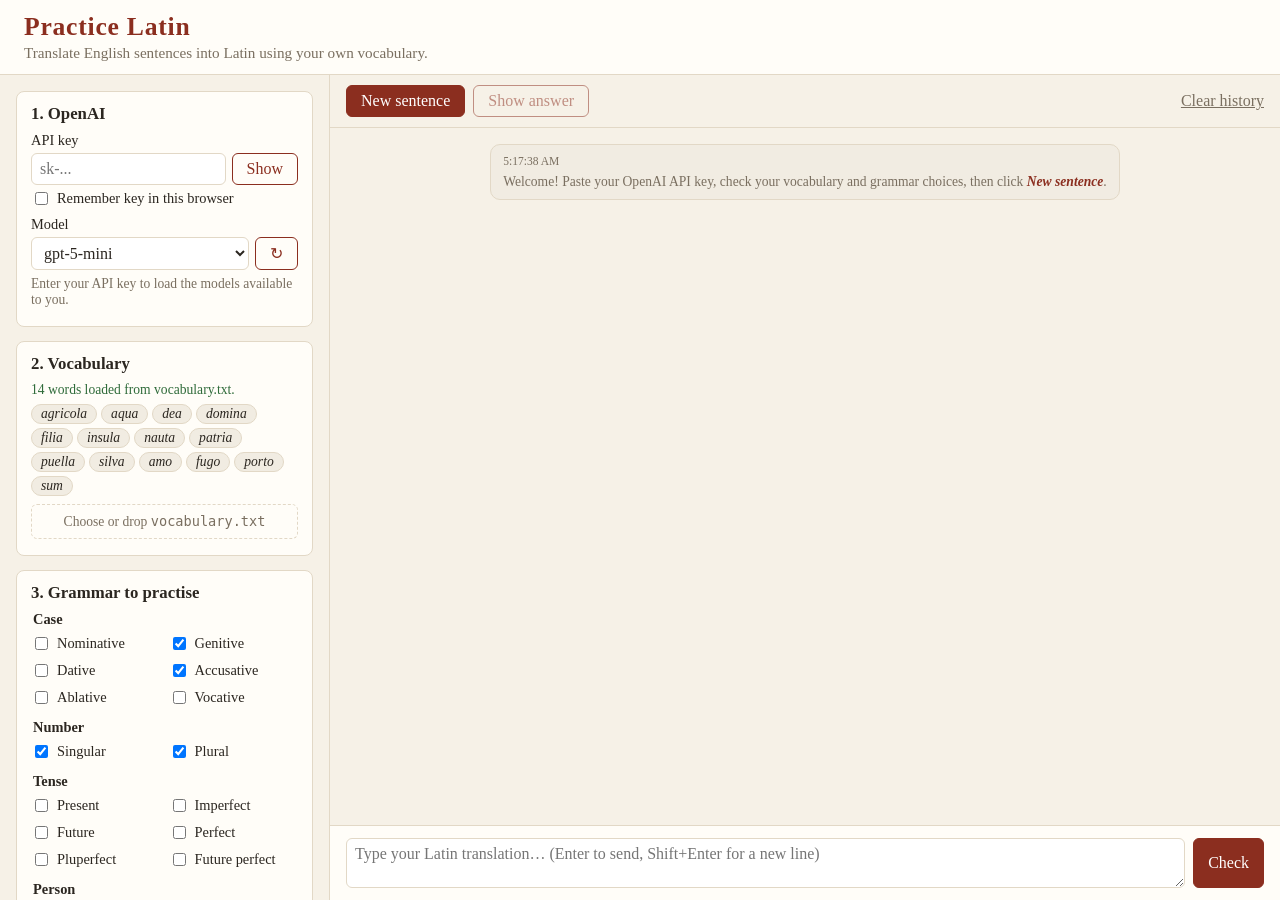
==== practice_latin.html @ bbd0632c "MVP1 working. See docs. User is challenged with sentenctes, receives feedback." ====
<!DOCTYPE html>
<html lang="en">
<head>
  <meta charset="utf-8">
  <meta name="viewport" content="width=device-width, initial-scale=1">
  <title>Practice Latin</title>
  <link rel="stylesheet" href="css/style.css">
</head>
<body>
  <header class="app-header">
    <h1>Practice Latin</h1>
    <p class="tagline">Translate English sentences into Latin using your own vocabulary.</p>
  </header>

  <div class="layout">
    <aside class="sidebar">
      <section class="panel" id="panel-api">
        <h2>1. OpenAI</h2>
        <label for="api-key">API key</label>
        <div class="row">
          <input type="password" id="api-key" placeholder="sk-..." autocomplete="off" spellcheck="false">
          <button type="button" id="toggle-key" class="secondary" title="Show / hide key">Show</button>
        </div>
        <label class="checkbox"><input type="checkbox" id="remember-key"> Remember key in this browser</label>

        <label for="model-select">Model</label>
        <div class="row">
          <select id="model-select"></select>
          <button type="button" id="refresh-models" class="secondary" title="Load models available to your key">&#x21bb;</button>
        </div>
        <p class="status" id="model-status"></p>
      </section>

      <section class="panel" id="panel-vocab">
        <h2>2. Vocabulary</h2>
        <p class="status" id="vocab-status">Loading vocabulary.txt&hellip;</p>
        <div id="vocab-list" class="chips"></div>
        <label class="file-drop" id="vocab-drop">
          <input type="file" id="vocab-file" accept=".txt,text/plain">
          <span>Choose or drop <code>vocabulary.txt</code></span>
        </label>
      </section>

      <section class="panel" id="panel-grammar">
        <h2>3. Grammar to practise</h2>
        <div id="grammar-options"></div>
        <button type="button" id="grammar-reset" class="link">Reset to defaults</button>
      </section>
    </aside>

    <main class="chat">
      <div class="chat-toolbar">
        <button type="button" id="new-sentence">New sentence</button>
        <button type="button" id="show-answer" class="secondary">Show answer</button>
        <span class="spacer"></span>
        <button type="button" id="clear-history" class="link">Clear history</button>
      </div>

      <div id="history" class="history" aria-live="polite"></div>

      <form id="answer-form" class="answer-form">
        <textarea id="answer" rows="2" placeholder="Type your Latin translation&hellip; (Enter to send, Shift+Enter for a new line)"></textarea>
        <button type="submit" id="send">Check</button>
      </form>
    </main>
  </div>

  <script src="js/core.js"></script>
  <script src="js/openai.js"></script>
  <script src="js/tutor.js"></script>
  <script src="js/app.js"></script>
</body>
</html>
---- css/style.css ----
:root {
  --bg: #f6f1e7;
  --panel: #fffdf8;
  --ink: #2b2620;
  --muted: #7a6f60;
  --accent: #8b2e1f;
  --accent-ink: #fff;
  --border: #e2d8c6;
  --ok: #2f6b3a;
  --err: #a12a1a;
  --student: #e9f0ff;
  --tutor: #fffdf8;
  --system: #f1ece2;
}

* { box-sizing: border-box; }

body {
  margin: 0;
  font-family: Georgia, "Times New Roman", serif;
  background: var(--bg);
  color: var(--ink);
  height: 100vh;
  display: flex;
  flex-direction: column;
}

.app-header { padding: 12px 24px; border-bottom: 1px solid var(--border); background: var(--panel); }
.app-header h1 { margin: 0; font-size: 1.6rem; color: var(--accent); letter-spacing: .03em; }
.tagline { margin: 2px 0 0; color: var(--muted); font-size: .95rem; }

.layout { flex: 1; display: flex; min-height: 0; }

.sidebar {
  width: 330px;
  flex-shrink: 0;
  overflow-y: auto;
  padding: 16px;
  border-right: 1px solid var(--border);
}

.panel {
  background: var(--panel);
  border: 1px solid var(--border);
  border-radius: 8px;
  padding: 12px 14px;
  margin-bottom: 14px;
}
.panel h2 { margin: 0 0 8px; font-size: 1.05rem; }

label { display: block; font-size: .9rem; margin: 8px 0 4px; }
label.checkbox { display: flex; align-items: center; gap: 6px; margin: 4px 0; cursor: pointer; }

.row { display: flex; gap: 6px; }
.row > input, .row > select { flex: 1; min-width: 0; }

input[type=password], input[type=text], select, textarea {
  font: inherit;
  padding: 6px 8px;
  border: 1px solid var(--border);
  border-radius: 6px;
  background: #fff;
  color: var(--ink);
}

button {
  font: inherit;
  padding: 6px 14px;
  border-radius: 6px;
  border: 1px solid var(--accent);
  background: var(--accent);
  color: var(--accent-ink);
  cursor: pointer;
}
button.secondary { background: transparent; color: var(--accent); }
button.link { background: none; border: none; color: var(--muted); text-decoration: underline; padding: 4px 0; }
button:disabled { opacity: .5; cursor: default; }

.status { font-size: .85rem; color: var(--muted); margin: 6px 0; }
.status.error { color: var(--err); }
.status.ok { color: var(--ok); }

.chips { display: flex; flex-wrap: wrap; gap: 4px; margin: 6px 0; }
.chip { background: var(--system); border: 1px solid var(--border); border-radius: 12px; padding: 1px 9px; font-size: .85rem; font-style: italic; }

.file-drop {
  display: block;
  border: 1px dashed var(--border);
  border-radius: 6px;
  padding: 8px;
  text-align: center;
  cursor: pointer;
  font-size: .85rem;
  color: var(--muted);
}
.file-drop.dragover { border-color: var(--accent); background: #fbeee9; }
.file-drop input { display: none; }

fieldset { border: none; padding: 0; margin: 0 0 8px; }
legend { font-weight: bold; font-size: .9rem; margin-bottom: 2px; }
fieldset .options { display: grid; grid-template-columns: 1fr 1fr; gap: 0 8px; }

.chat { flex: 1; display: flex; flex-direction: column; min-width: 0; }

.chat-toolbar { display: flex; gap: 8px; align-items: center; padding: 10px 16px; border-bottom: 1px solid var(--border); }
.spacer { flex: 1; }

.history { flex: 1; overflow-y: auto; padding: 16px; display: flex; flex-direction: column; gap: 10px; }

.msg {
  max-width: 80%;
  padding: 8px 12px;
  border-radius: 10px;
  border: 1px solid var(--border);
  line-height: 1.45;
}
.msg p { margin: 0 0 4px; }
.msg p:last-child { margin-bottom: 0; }
.msg ul { margin: 4px 0; padding-left: 20px; }
.msg .meta { font-size: .72rem; color: var(--muted); margin-bottom: 2px; }
.msg.tutor { align-self: flex-start; background: var(--tutor); }
.msg.student { align-self: flex-end; background: var(--student); }
.msg.system { align-self: center; background: var(--system); font-size: .85rem; color: var(--muted); max-width: 90%; }
.msg.problem { border-left: 4px solid var(--accent); }
.msg.problem .english { font-size: 1.15rem; }
.msg.correct { border-left: 4px solid var(--ok); }
.msg.incorrect { border-left: 4px solid var(--err); }
.msg.error { border-color: var(--err); color: var(--err); }
.msg.pending { color: var(--muted); font-style: italic; }

.latin { color: var(--accent); font-style: italic; }

.answer-form { display: flex; gap: 8px; padding: 12px 16px; border-top: 1px solid var(--border); background: var(--panel); }
.answer-form textarea { flex: 1; resize: vertical; }

@media (max-width: 800px) {
  body { height: auto; }
  .layout { flex-direction: column; }
  .sidebar { width: auto; border-right: none; border-bottom: 1px solid var(--border); }
  .history { min-height: 50vh; }
}
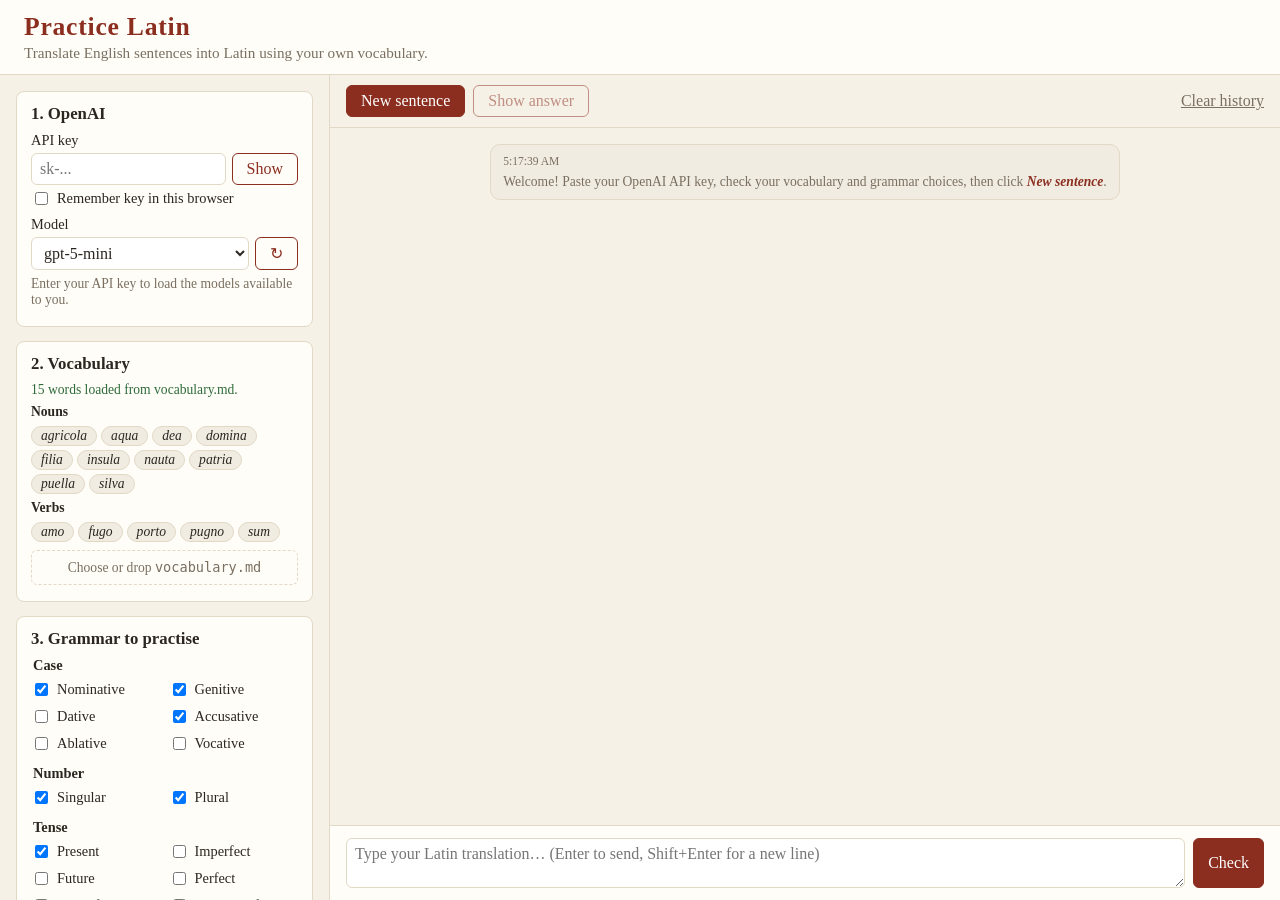
==== commit 842e56fd: "MVP2 working. Vocabulary in markdown, more settings on by default" ====
--- a/practice_latin.html
+++ b/practice_latin.html
@@ -33,11 +33,11 @@
 
       <section class="panel" id="panel-vocab">
         <h2>2. Vocabulary</h2>
-        <p class="status" id="vocab-status">Loading vocabulary.txt&hellip;</p>
-        <div id="vocab-list" class="chips"></div>
+        <p class="status" id="vocab-status">Loading vocabulary.md&hellip;</p>
+        <div id="vocab-list"></div>
         <label class="file-drop" id="vocab-drop">
-          <input type="file" id="vocab-file" accept=".txt,text/plain">
-          <span>Choose or drop <code>vocabulary.txt</code></span>
+          <input type="file" id="vocab-file" accept=".md,.markdown,.txt,text/markdown,text/plain">
+          <span>Choose or drop <code>vocabulary.md</code></span>
         </label>
       </section>
 
--- a/css/style.css
+++ b/css/style.css
@@ -82,6 +82,7 @@
 
 .chips { display: flex; flex-wrap: wrap; gap: 4px; margin: 6px 0; }
 .chip { background: var(--system); border: 1px solid var(--border); border-radius: 12px; padding: 1px 9px; font-size: .85rem; font-style: italic; }
+.vocab-category { font-weight: bold; font-size: .85rem; margin-top: 6px; }
 
 .file-drop {
   display: block;
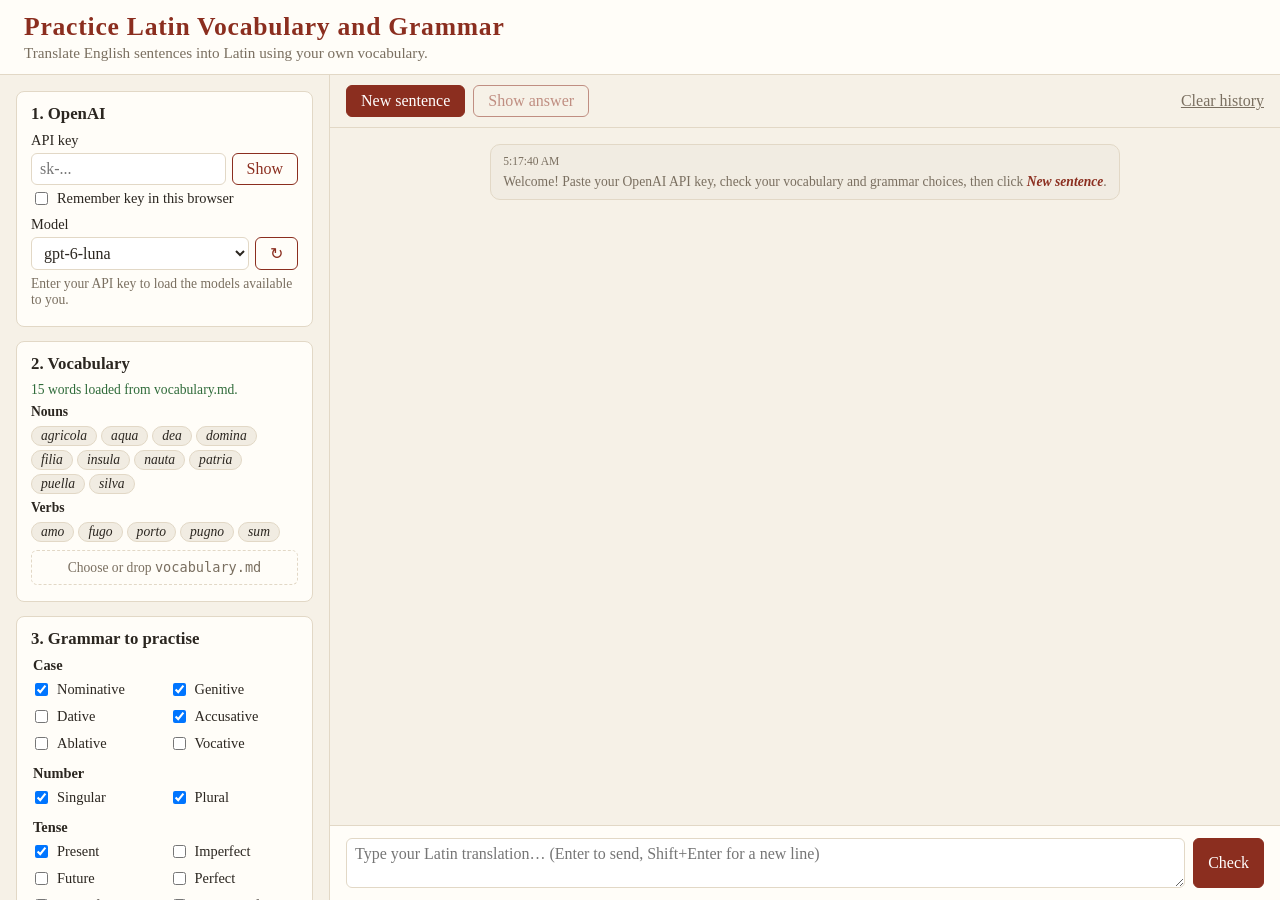
==== commit 13373b0a: "Minor changes, working: new page title, gpt luna as default model" ====
--- a/practice_latin.html
+++ b/practice_latin.html
@@ -3,12 +3,12 @@
 <head>
   <meta charset="utf-8">
   <meta name="viewport" content="width=device-width, initial-scale=1">
-  <title>Practice Latin</title>
+  <title>Practice Latin Vocabulary and Grammar</title>
   <link rel="stylesheet" href="css/style.css">
 </head>
 <body>
   <header class="app-header">
-    <h1>Practice Latin</h1>
+    <h1>Practice Latin Vocabulary and Grammar</h1>
     <p class="tagline">Translate English sentences into Latin using your own vocabulary.</p>
   </header>
 
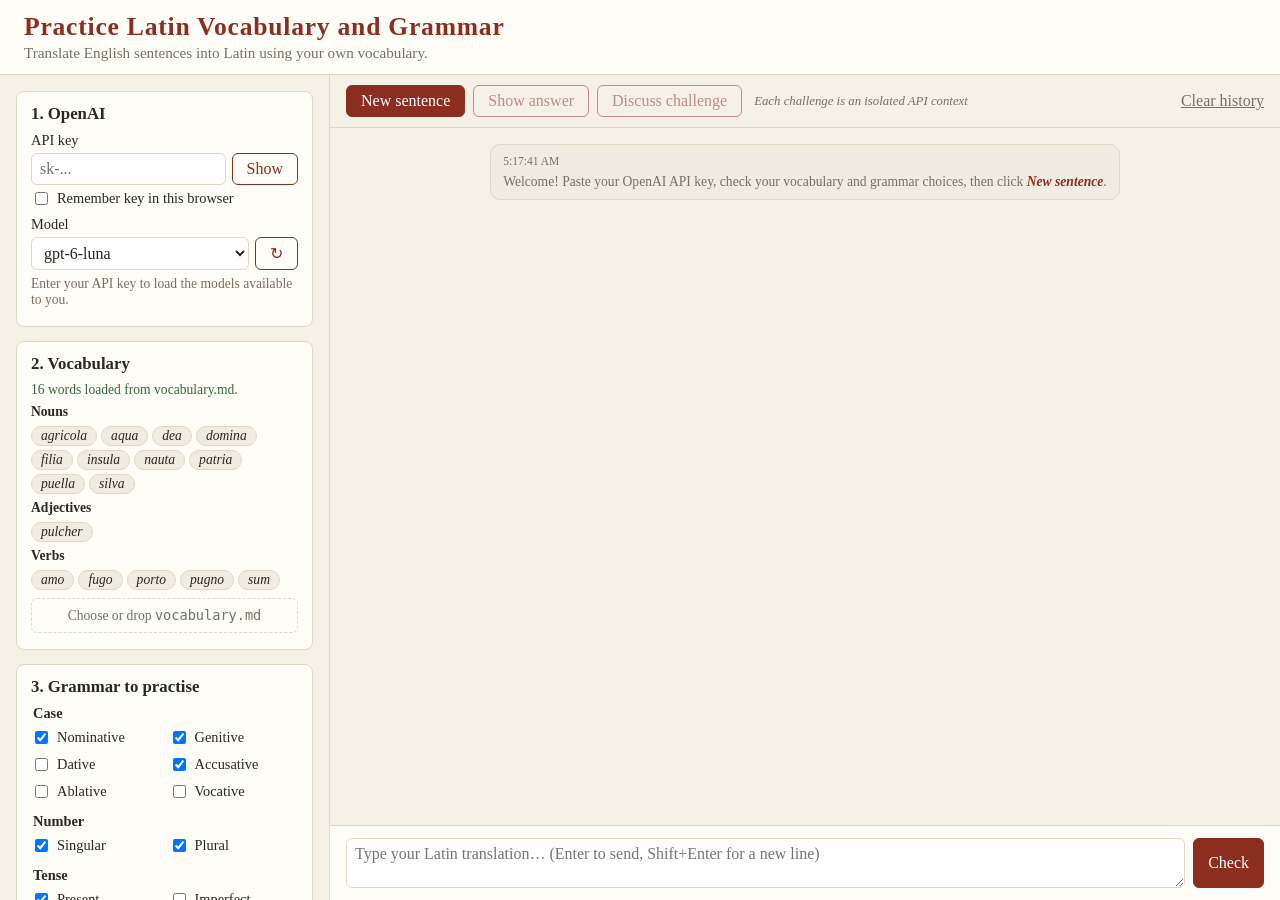
==== commit 46d6c0a5: "Possible to discuss distinct challenges" ====
--- a/practice_latin.html
+++ b/practice_latin.html
@@ -52,6 +52,8 @@
       <div class="chat-toolbar">
         <button type="button" id="new-sentence">New sentence</button>
         <button type="button" id="show-answer" class="secondary">Show answer</button>
+        <button type="button" id="discuss-current" class="secondary" title="Open a separate discussion context for the current challenge">Discuss challenge</button>
+        <span class="context-note">Each challenge is an isolated API context</span>
         <span class="spacer"></span>
         <button type="button" id="clear-history" class="link">Clear history</button>
       </div>
@@ -63,6 +65,25 @@
         <button type="submit" id="send">Check</button>
       </form>
     </main>
+
+    <aside class="discussion" id="discussion-panel" hidden aria-label="Discuss challenge">
+      <div class="discussion-header">
+        <div>
+          <h2 id="discussion-title">Discuss Challenge</h2>
+          <span class="context-badge discussion-badge">Separate API context &middot; preloaded with challenge</span>
+        </div>
+        <button type="button" id="close-discussion" class="secondary small">Close</button>
+      </div>
+
+      <div id="discussion-context" class="discussion-context"></div>
+
+      <div id="discussion-history" class="discussion-history" aria-live="polite"></div>
+
+      <form id="discussion-form" class="discussion-form">
+        <textarea id="discussion-input" rows="2" placeholder="Ask about the grammar, vocabulary, or translation&hellip; (Enter to send, Shift+Enter for a new line)"></textarea>
+        <button type="submit" id="discussion-send">Ask</button>
+      </form>
+    </aside>
   </div>
 
   <script src="js/core.js"></script>
@@ -71,4 +92,3 @@
   <script src="js/app.js"></script>
 </body>
 </html>
-
--- a/css/style.css
+++ b/css/style.css
@@ -11,6 +11,8 @@
   --student: #e9f0ff;
   --tutor: #fffdf8;
   --system: #f1ece2;
+  --discuss-bg: #fbf8f1;
+  --discuss-accent: #2c5270;
 }
 
 * { box-sizing: border-box; }
@@ -73,6 +75,7 @@
   cursor: pointer;
 }
 button.secondary { background: transparent; color: var(--accent); }
+button.small { padding: 3px 10px; font-size: .82rem; }
 button.link { background: none; border: none; color: var(--muted); text-decoration: underline; padding: 4px 0; }
 button:disabled { opacity: .5; cursor: default; }
 
@@ -103,13 +106,78 @@
 
 .chat { flex: 1; display: flex; flex-direction: column; min-width: 0; }
 
-.chat-toolbar { display: flex; gap: 8px; align-items: center; padding: 10px 16px; border-bottom: 1px solid var(--border); }
+.chat-toolbar { display: flex; flex-wrap: wrap; gap: 8px; align-items: center; padding: 10px 16px; border-bottom: 1px solid var(--border); }
+.context-note { font-size: .8rem; color: var(--muted); font-style: italic; margin-left: 4px; }
 .spacer { flex: 1; }
 
-.history { flex: 1; overflow-y: auto; padding: 16px; display: flex; flex-direction: column; gap: 10px; }
+.history { flex: 1; overflow-y: auto; padding: 16px; display: flex; flex-direction: column; gap: 14px; }
+
+/* Isolated Challenge Context Cards */
+.challenge-card {
+  flex-shrink: 0;
+  background: rgba(255, 253, 248, 0.65);
+  border: 1px solid var(--border);
+  border-radius: 10px;
+  overflow: hidden;
+  box-shadow: 0 1px 3px rgba(43, 38, 32, 0.04);
+}
+.challenge-card.active {
+  border-color: var(--accent);
+  background: var(--panel);
+}
+.challenge-card.discussing {
+  outline: 2px solid var(--discuss-accent);
+}
+.challenge-header {
+  display: flex;
+  align-items: center;
+  gap: 8px;
+  padding: 7px 12px;
+  background: var(--system);
+  border-bottom: 1px solid var(--border);
+  font-size: .85rem;
+}
+.challenge-title {
+  font-weight: bold;
+  color: var(--ink);
+}
+.context-badge {
+  display: inline-block;
+  font-size: .75rem;
+  padding: 1px 8px;
+  border-radius: 10px;
+  border: 1px solid var(--border);
+  background: var(--panel);
+  color: var(--muted);
+}
+.context-badge.active {
+  border-color: var(--ok);
+  color: var(--ok);
+  background: #eef7f0;
+}
+.context-badge.discussion-badge {
+  border-color: var(--discuss-accent);
+  color: var(--discuss-accent);
+  background: #edf3f8;
+}
+.discuss-btn {
+  border-color: var(--discuss-accent);
+  color: var(--discuss-accent);
+}
+.discuss-btn:hover:not(:disabled) {
+  background: var(--discuss-accent);
+  color: #fff;
+}
+.challenge-body {
+  padding: 12px;
+  display: flex;
+  flex-direction: column;
+  gap: 10px;
+}
 
 .msg {
-  max-width: 80%;
+  flex-shrink: 0;
+  max-width: 85%;
   padding: 8px 12px;
   border-radius: 10px;
   border: 1px solid var(--border);
@@ -121,7 +189,7 @@
 .msg .meta { font-size: .72rem; color: var(--muted); margin-bottom: 2px; }
 .msg.tutor { align-self: flex-start; background: var(--tutor); }
 .msg.student { align-self: flex-end; background: var(--student); }
-.msg.system { align-self: center; background: var(--system); font-size: .85rem; color: var(--muted); max-width: 90%; }
+.msg.system { align-self: center; background: var(--system); font-size: .85rem; color: var(--muted); max-width: 92%; }
 .msg.problem { border-left: 4px solid var(--accent); }
 .msg.problem .english { font-size: 1.15rem; }
 .msg.correct { border-left: 4px solid var(--ok); }
@@ -134,10 +202,64 @@
 .answer-form { display: flex; gap: 8px; padding: 12px 16px; border-top: 1px solid var(--border); background: var(--panel); }
 .answer-form textarea { flex: 1; resize: vertical; }
 
-@media (max-width: 800px) {
+/* Separate Discussion Panel */
+.discussion {
+  width: 390px;
+  flex-shrink: 0;
+  border-left: 2px solid var(--discuss-accent);
+  background: var(--discuss-bg);
+  display: flex;
+  flex-direction: column;
+  min-height: 0;
+}
+.discussion[hidden] { display: none !important; }
+.discussion-header {
+  display: flex;
+  justify-content: space-between;
+  align-items: flex-start;
+  gap: 8px;
+  padding: 10px 14px;
+  border-bottom: 1px solid var(--border);
+  background: var(--panel);
+}
+.discussion-header h2 {
+  margin: 0 0 4px;
+  font-size: 1.05rem;
+  color: var(--discuss-accent);
+}
+.discussion-context {
+  padding: 10px 14px;
+  background: #edf3f8;
+  border-bottom: 1px solid var(--border);
+  font-size: .88rem;
+}
+.discussion-context p { margin: 2px 0; }
+.discussion-context .context-meta { font-size: .78rem; color: var(--muted); }
+.discussion-history {
+  flex: 1;
+  overflow-y: auto;
+  padding: 12px 14px;
+  display: flex;
+  flex-direction: column;
+  gap: 10px;
+}
+.discussion-form {
+  display: flex;
+  gap: 8px;
+  padding: 12px 14px;
+  border-top: 1px solid var(--border);
+  background: var(--panel);
+}
+.discussion-form textarea { flex: 1; resize: vertical; }
+.discussion-form button {
+  background: var(--discuss-accent);
+  border-color: var(--discuss-accent);
+}
+
+@media (max-width: 960px) {
   body { height: auto; }
   .layout { flex-direction: column; }
   .sidebar { width: auto; border-right: none; border-bottom: 1px solid var(--border); }
-  .history { min-height: 50vh; }
-}
-
+  .history { min-height: 45vh; }
+  .discussion { width: auto; border-left: none; border-top: 2px solid var(--discuss-accent); min-height: 40vh; }
+}
